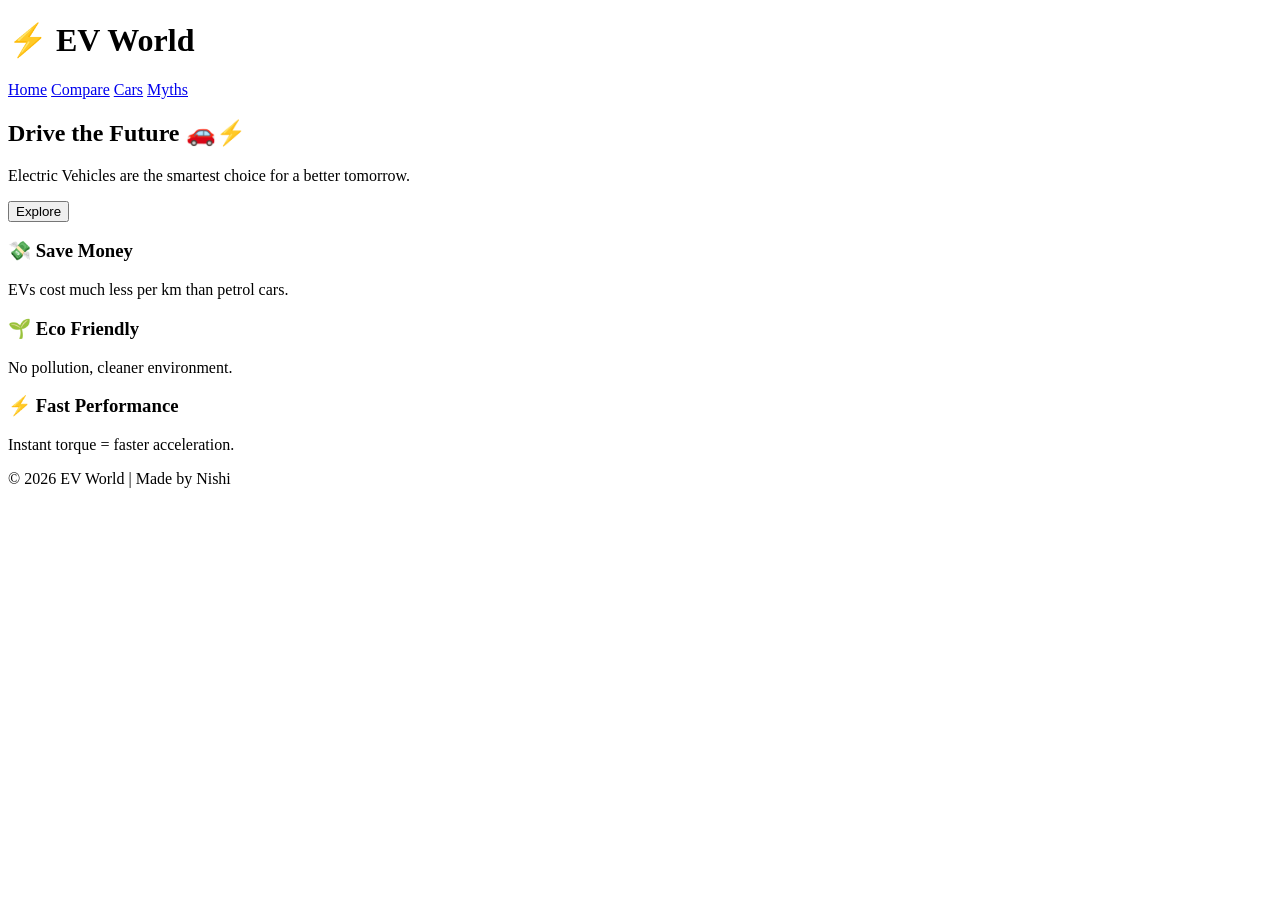
==== index.html @ 8d95242a "Add initial HTML structure for EV World website" ====
<!DOCTYPE html>
<html lang="en">
<head>
<meta charset="UTF-8">
<meta name="viewport" content="width=device-width, initial-scale=1.0">
<title>EV World</title>
<link rel="stylesheet" href="style.css">
</head>
<body>

<header class="navbar">
<h1>⚡ EV World</h1>
<nav>
<a href="index.html">Home</a>
<a href="compare.html">Compare</a>
<a href="cars.html">Cars</a>
<a href="myths.html">Myths</a>
</nav>
</header>

<section class="hero">
<h2>Drive the Future 🚗⚡</h2>
<p>Electric Vehicles are the smartest choice for a better tomorrow.</p>
<button onclick="scrollToSection()">Explore</button>
</section>

<section class="features" id="features">
<div class="card">
<h3>💸 Save Money</h3>
<p>EVs cost much less per km than petrol cars.</p>
</div>
<div class="card">
<h3>🌱 Eco Friendly</h3>
<p>No pollution, cleaner environment.</p>
</div>
<div class="card">
<h3>⚡ Fast Performance</h3>
<p>Instant torque = faster acceleration.</p>
</div>
</section>

<footer>
<p>© 2026 EV World | Made by Nishi</p>
</footer>

<script src="script.js"></script>
</body>
</html>
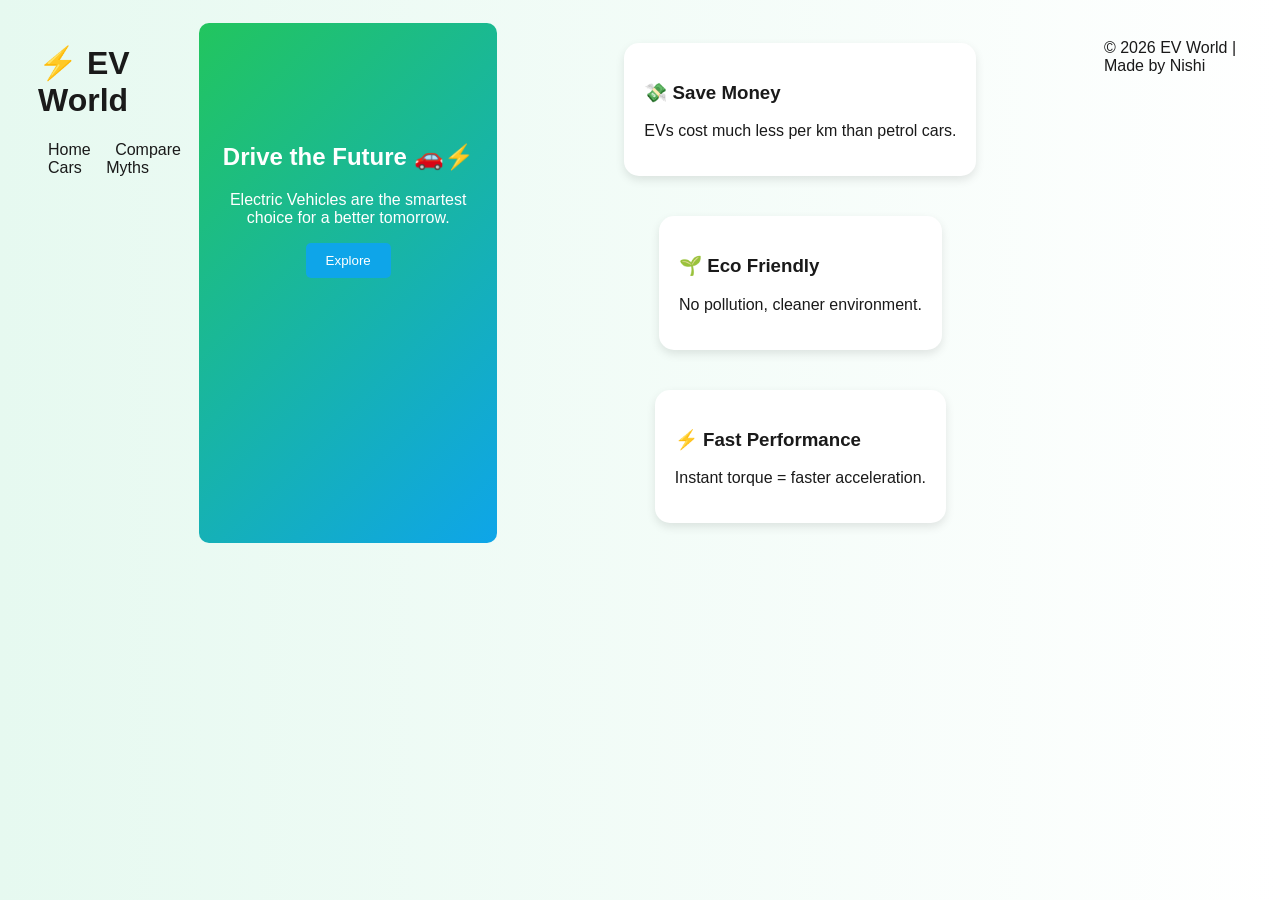
==== commit dd1f85ce: "Update script tag to include version query parameter" ====
--- a/index.html
+++ b/index.html
@@ -43,6 +43,6 @@
 <p>© 2026 EV World | Made by Nishi</p>
 </footer>
 
-<script src="script.js"></script>
+<script src="script.js?v=3"></script>
 </body>
 </html>
--- a/style.css
+++ b/style.css
@@ -0,0 +1,97 @@
+/* Body */
+body {
+    display: flex;
+    justify-content: space-between;
+    padding: 15px 30px;
+    background: linear-gradient(to right, #e6f9f0, #ffffff);
+    color: #1a1a1a;
+    font-family: Arial, sans-serif;
+}
+
+/* Navbar */
+nav a {
+    color: #1a1a1a;
+    margin: 10px;
+    text-decoration: none;
+    font-weight: 500;
+}
+
+/* Hero Section */
+.hero {
+    text-align: center;
+    padding: 100px 20px;
+    background: linear-gradient(135deg, #22c55e, #0ea5e9);
+    color: white;
+    border-radius: 10px;
+}
+
+/* Button Fix (IMPORTANT: "light blue" is invalid ❌) */
+.hero button {
+    padding: 10px 20px;
+    border: none;
+    background: #0ea5e9;
+    color: white;
+    cursor: pointer;
+    border-radius: 5px;
+}
+
+.hero button:hover {
+    background: #0284c7;
+}
+
+/* Features & Grid */
+.features {
+    display: flex;
+    justify-content: center;
+    flex-wrap: wrap;
+}
+
+.grid {
+    display: flex;
+    flex-wrap: wrap;
+    justify-content: center;
+}
+
+/* Cards (FIXED for light theme) */
+.card {
+    background: white;
+    color: #1a1a1a;
+    padding: 20px;
+    margin: 20px;
+    border-radius: 15px;
+    transition: 0.3s;
+    box-shadow: 0 4px 10px rgba(0,0,0,0.1);
+}
+
+.card:hover {
+    transform: scale(1.05);
+}
+
+/* Table Fix */
+table {
+    width: 80%;
+    margin: auto;
+    border-collapse: collapse;
+    background: white;
+    color: #1a1a1a;
+    border-radius: 10px;
+    overflow: hidden;
+}
+
+th {
+    background: #22c55e;
+    color: white;
+}
+
+th, td {
+    border: 1px solid #ddd;
+    padding: 12px;
+}
+
+/* Responsive */
+@media(max-width:768px){
+    .features, .grid{
+        flex-direction: column;
+        align-items: center;
+    }
+}
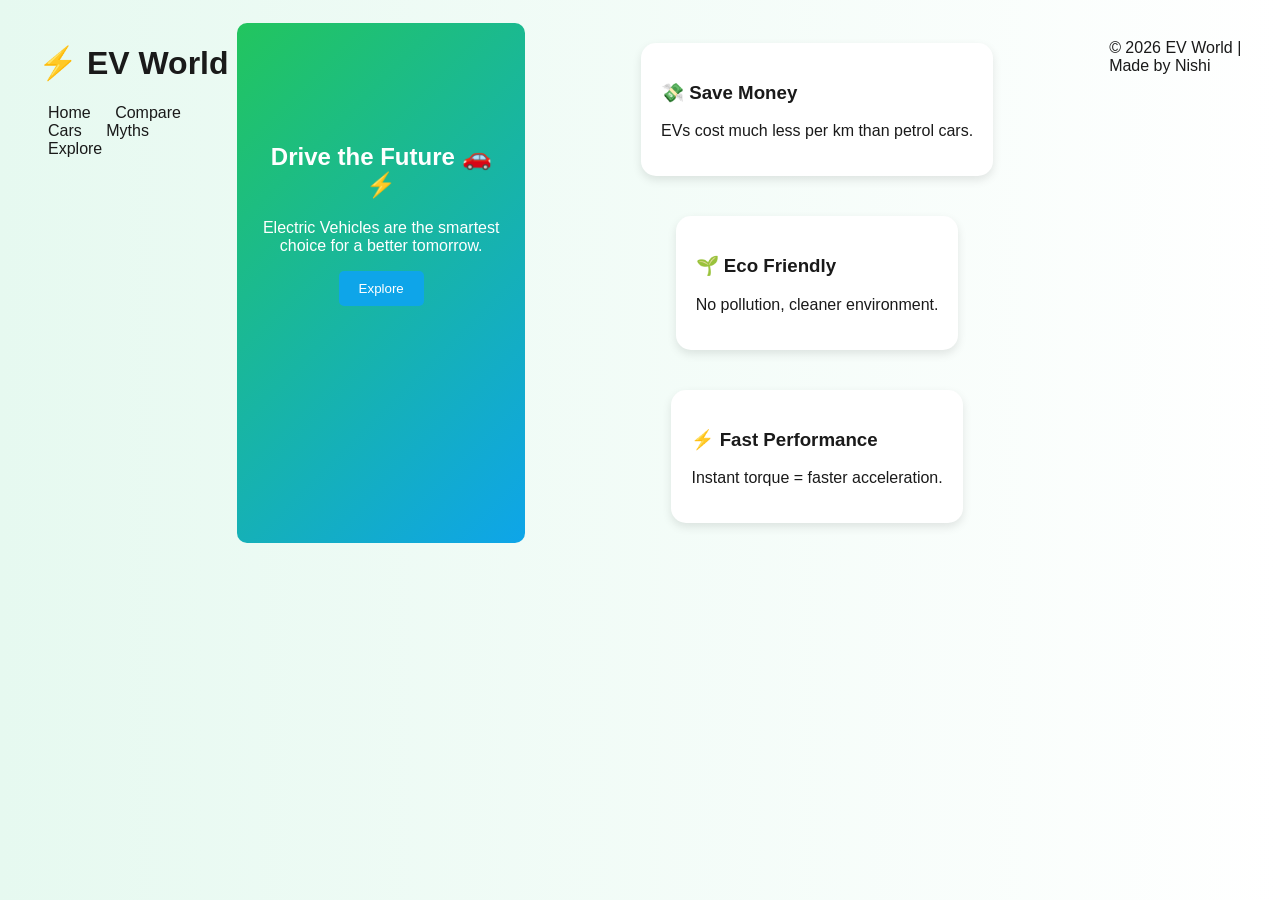
==== commit 1d475efd: "Add Explore link to navigation menu" ====
--- a/index.html
+++ b/index.html
@@ -15,6 +15,7 @@
 <a href="compare.html">Compare</a>
 <a href="cars.html">Cars</a>
 <a href="myths.html">Myths</a>
+<a href="explore.html" class="explore-btn">Explore</a>
 </nav>
 </header>
 
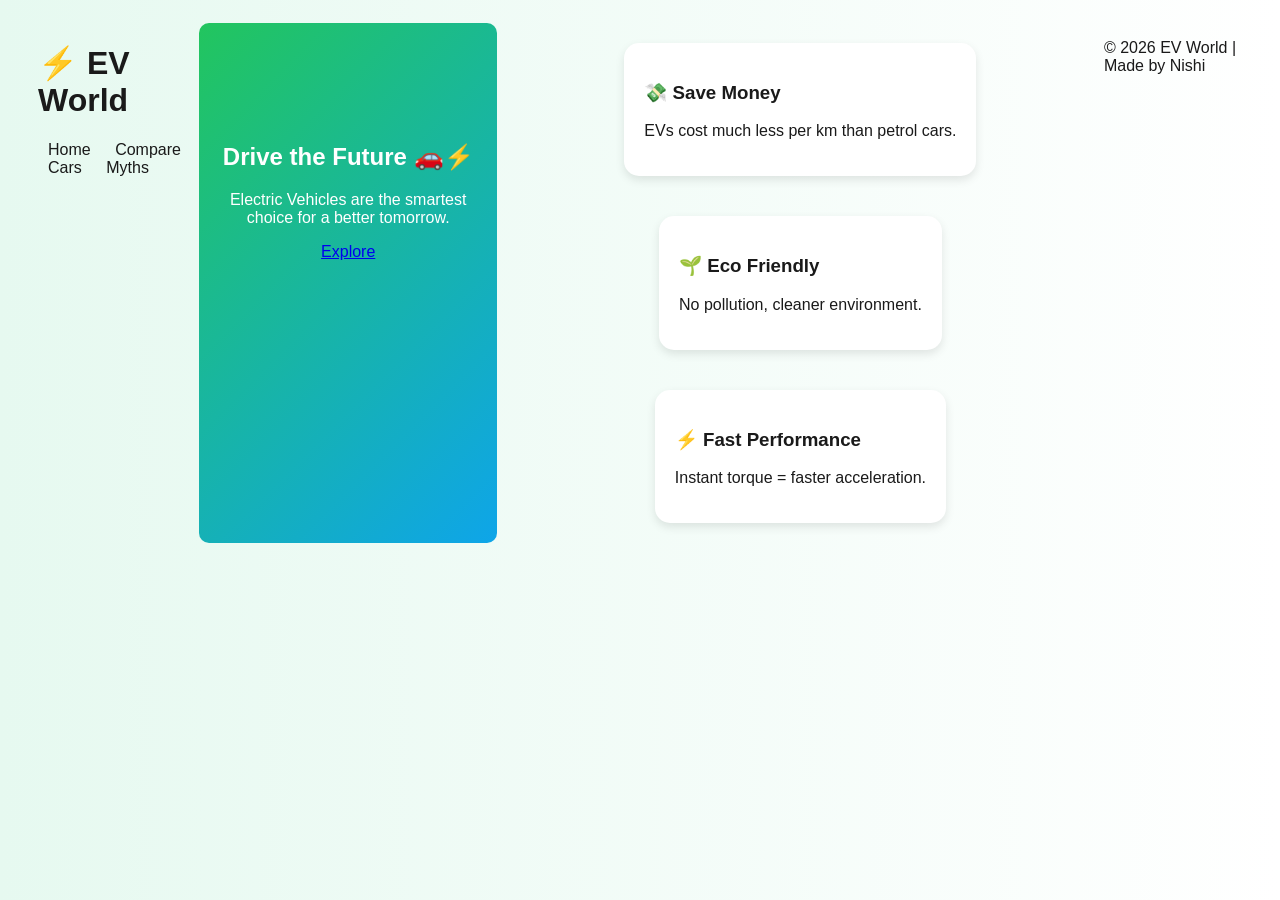
==== commit 17688647: "Update index.html" ====
--- a/index.html
+++ b/index.html
@@ -15,14 +15,13 @@
 <a href="compare.html">Compare</a>
 <a href="cars.html">Cars</a>
 <a href="myths.html">Myths</a>
-<a href="explore.html" class="explore-btn">Explore</a>
 </nav>
 </header>
 
 <section class="hero">
 <h2>Drive the Future 🚗⚡</h2>
 <p>Electric Vehicles are the smartest choice for a better tomorrow.</p>
-<button onclick="scrollToSection()">Explore</button>
+<a href="explore.html" class="explore-btn">Explore</a>
 </section>
 
 <section class="features" id="features">
--- a/style.css
+++ b/style.css
@@ -94,4 +94,11 @@
         flex-direction: column;
         align-items: center;
     }
+.explore-btn {
+  padding: 10px 20px;
+  background: #0ea5e9;
+  color: white;
+  text-decoration: none;
+  border-radius: 8px;
 }
+}
